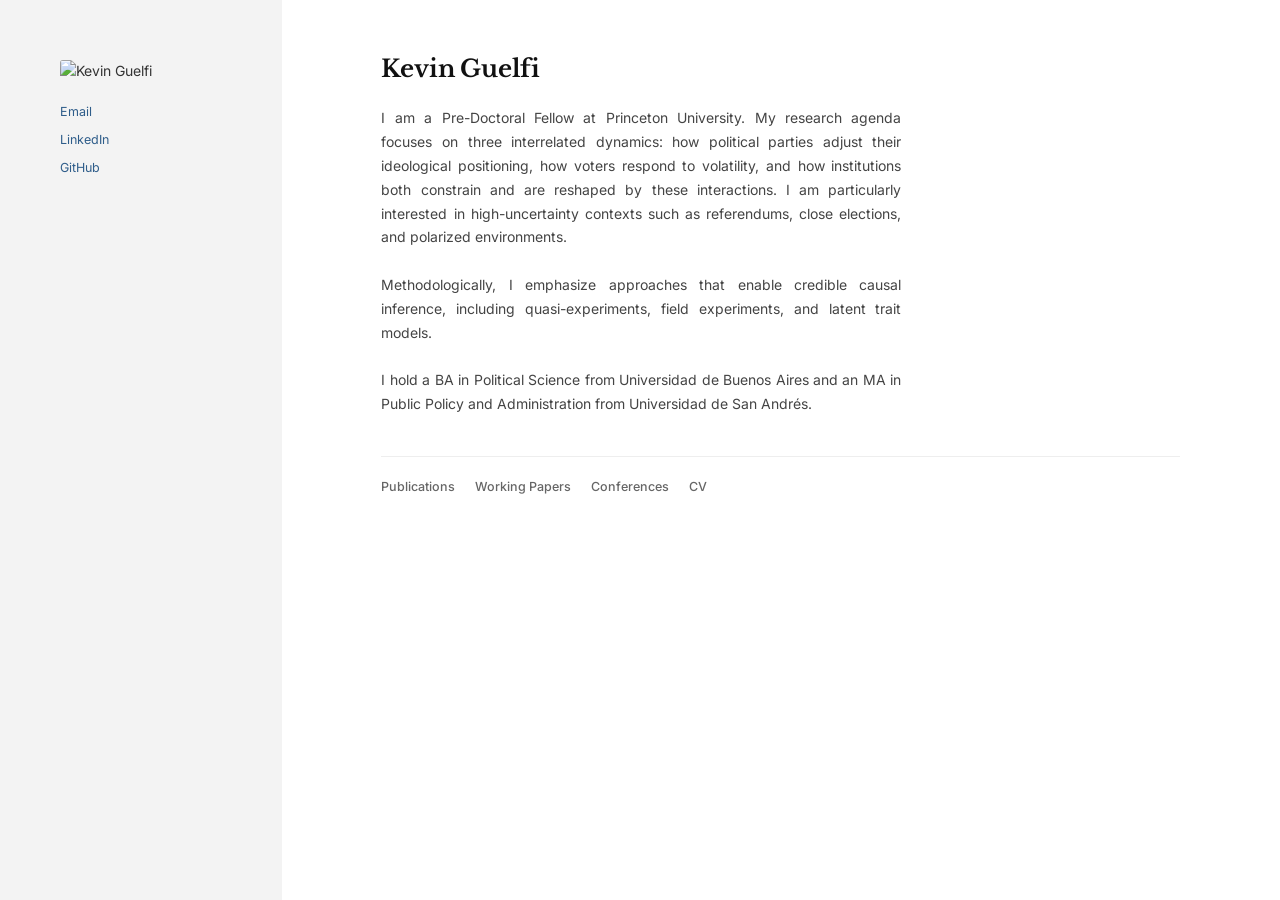
==== index.html @ 95744161 "Update index.html" ====
<!DOCTYPE html>
<html lang="en">
<head>
  <meta charset="UTF-8">
  <title>Kevin Guelfi</title>
  <meta name="viewport" content="width=device-width, initial-scale=1">
  <link rel="stylesheet" href="style.css">
</head>
<body>
  <div class="page">
    <aside class="left">
      <img src="photo.png" alt="Kevin Guelfi" class="profile-pic">
      <div class="links">
        <a href="mailto:kevguelfi@gmail.com">Email</a>
        <a href="https://www.linkedin.com/in/kevin-andrés-güelfi-a934a5211/" target="_blank">LinkedIn</a>
        <a href="https://github.com/kevinguelfi" target="_blank">GitHub</a>
      </div>
    </aside>

    <main class="right">
      <h1>Kevin Guelfi</h1>
     <p class="bio">
  I am a Pre-Doctoral Fellow at Princeton University. My research agenda focuses on 
  three interrelated dynamics: how political parties adjust their ideological positioning, 
  how voters respond to volatility, and how institutions both constrain and are reshaped 
  by these interactions. I am particularly interested in high-uncertainty contexts such 
  as referendums, close elections, and polarized environments. 
  <br><br>
  Methodologically, I emphasize approaches that enable credible causal inference, 
  including quasi-experiments, field experiments, and latent trait models.
  <br><br>
  I hold a BA in Political Science from Universidad de Buenos Aires and an MA in 
  Public Policy and Administration from Universidad de San Andrés.
</p>

      <nav class="navbar">
        <a href="publications.html">Publications</a>
        <a href="working-papers.html">Working Papers</a>
        <a href="conferences.html">Conferences</a>
        <a href="CV_Guelfi.pdf" target="_blank">CV</a>
      </nav>
    </main>
  </div>
</body>
</html>
---- style.css ----
@import url('https://fonts.googleapis.com/css2?family=Libre+Baskerville:wght@400;700&family=Inter:wght@300;400;500&display=swap');

:root {
  --accent: #2f5d8a;
  --left-bg: #f3f3f3;
}

/* RESET Y BASE */
body {
  margin: 0;
  font-family: 'Inter', sans-serif;
  color: #333;
  background: #ffffff;
  font-size: 14px; /* Tamaño base reducido */
  line-height: 1.6;
}

/* PAGE LAYOUT */
.page {
  display: grid;
  grid-template-columns: 22% 78%; /* Columna gris más fina */
  min-height: 100vh;
}

/* LEFT COLUMN */
.left {
  background: var(--left-bg);
  display: flex;
  flex-direction: column;
  align-items: flex-start;
  /* Ajustamos el padding para que la foto no quede pegada al borde */
  padding: 60px 40px 40px 60px; 
}

.profile-pic {
  width: 120px; /* Reduje un poco más la foto para que entre bien en la columna fina */
  border-radius: 3px;
  margin-bottom: 20px;
}

.links a {
  display: block;
  margin-bottom: 8px;
  font-size: 12.5px; /* Links más pequeños */
  color: var(--accent);
  text-decoration: none;
}

/* RIGHT COLUMN */
.right {
  padding: 50px 10% 60px 10%; /* Padding proporcional */
}

/* NOMBRE Y TÍTULOS */
.right h1 {
  font-family: 'Libre Baskerville', serif;
  font-size: 24px; /* Nombre más discreto */
  margin: 0 0 18px 0;
  color: #111;
  letter-spacing: -0.2px;
}

.right h3 {
  font-family: 'Libre Baskerville', serif;
  font-size: 18px; /* Títulos de secciones internas */
  margin: 30px 0 15px 0;
  color: #222;
}

/* BIO */
.bio {
  font-size: 14px;
  line-height: 1.7;
  max-width: 520px; /* Mantiene el bloque de texto compacto y prolijo */
  text-align: justify;
  margin-bottom: 40px;
  color: #444;
}

/* LISTAS DE CONTENIDO (Publications, etc.) */
.content-list {
  list-style: none;
  padding: 0;
}

.content-list li {
  font-size: 13.5px; /* Ligeramente más chico para listas */
  margin-bottom: 15px;
  text-align: justify;
  color: #555;
}

/* NAVBAR */
.navbar {
  display: flex;
  gap: 20px;
  font-size: 12.5px;
  border-top: 1px solid #eee;
  padding-top: 20px;
  margin-top: 40px;
}

.navbar a {
  text-decoration: none;
  color: #666;
  font-weight: 500;
}

.navbar a:hover {
  color: var(--accent);
}

/* RESPONSIVE */
@media (max-width: 768px) {
  .page { grid-template-columns: 100%; }
  .left { padding: 40px; align-items: center; }
  .right { padding: 40px 20px; }
}
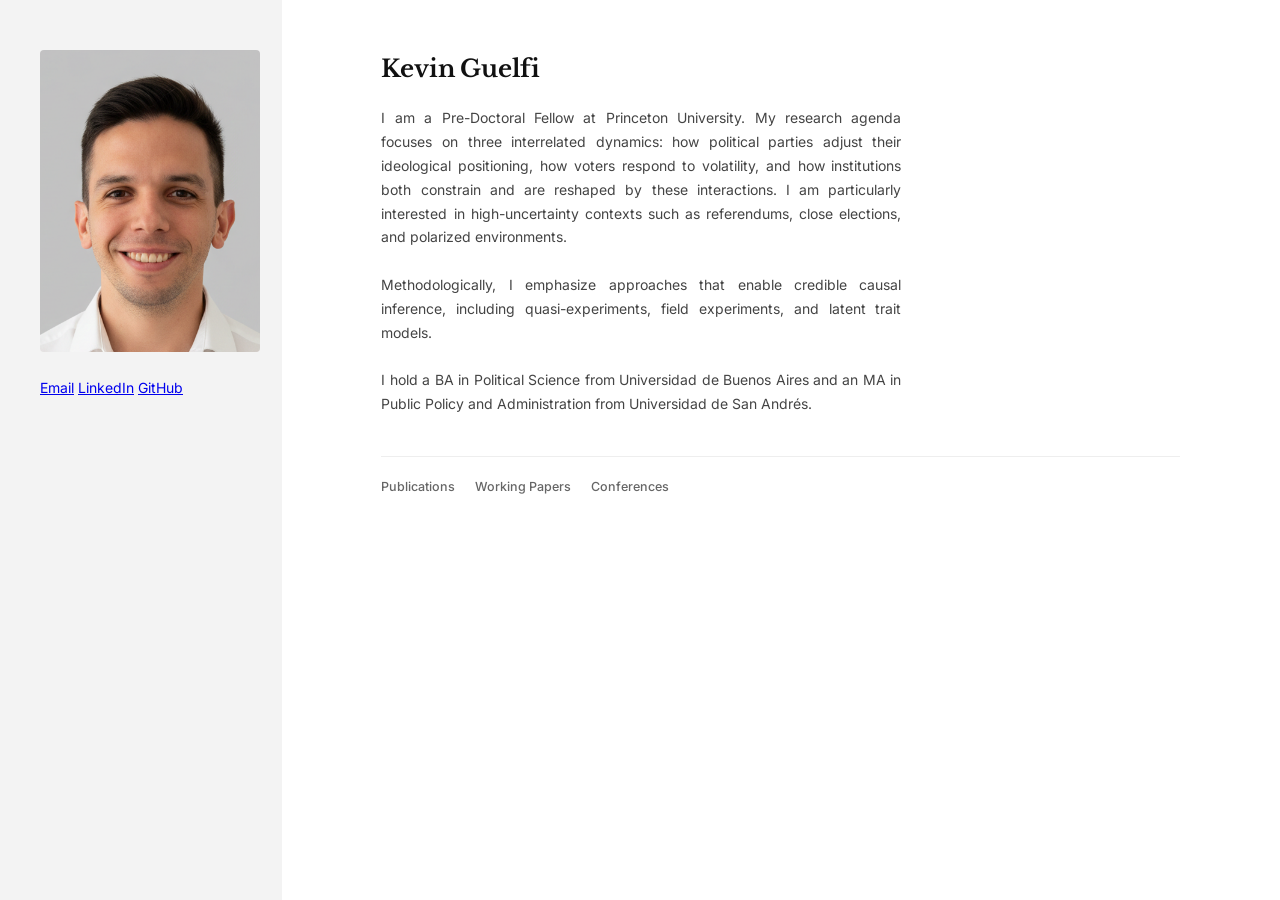
==== commit a999c923: "Update index.html" ====
--- a/index.html
+++ b/index.html
@@ -37,7 +37,6 @@
         <a href="publications.html">Publications</a>
         <a href="working-papers.html">Working Papers</a>
         <a href="conferences.html">Conferences</a>
-        <a href="CV_Guelfi.pdf" target="_blank">CV</a>
       </nav>
     </main>
   </div>
--- a/style.css
+++ b/style.css
@@ -33,17 +33,22 @@
 }
 
 .profile-pic {
-  width: 120px; /* Reduje un poco más la foto para que entre bien en la columna fina */
-  border-radius: 3px;
-  margin-bottom: 20px;
+  width: 220px;        /* El doble del tamaño anterior */
+  height: auto;        /* Mantiene la proporción */
+  border-radius: 4px;  /* Bordes ligeramente redondeados */
+  margin-bottom: 25px;
+  display: block;
+  image-rendering: -webkit-optimize-contrast; /* Para que no pierda calidad al ser más grande */
 }
 
-.links a {
-  display: block;
-  margin-bottom: 8px;
-  font-size: 12.5px; /* Links más pequeños */
-  color: var(--accent);
-  text-decoration: none;
+/* Ajuste opcional para la columna izquierda */
+.left {
+  background: var(--left-bg);
+  display: flex;
+  flex-direction: column;
+  align-items: flex-start;
+  padding: 50px 40px; /* Aumentamos un poco el padding lateral para que respire */
+  box-sizing: border-box;
 }
 
 /* RIGHT COLUMN */
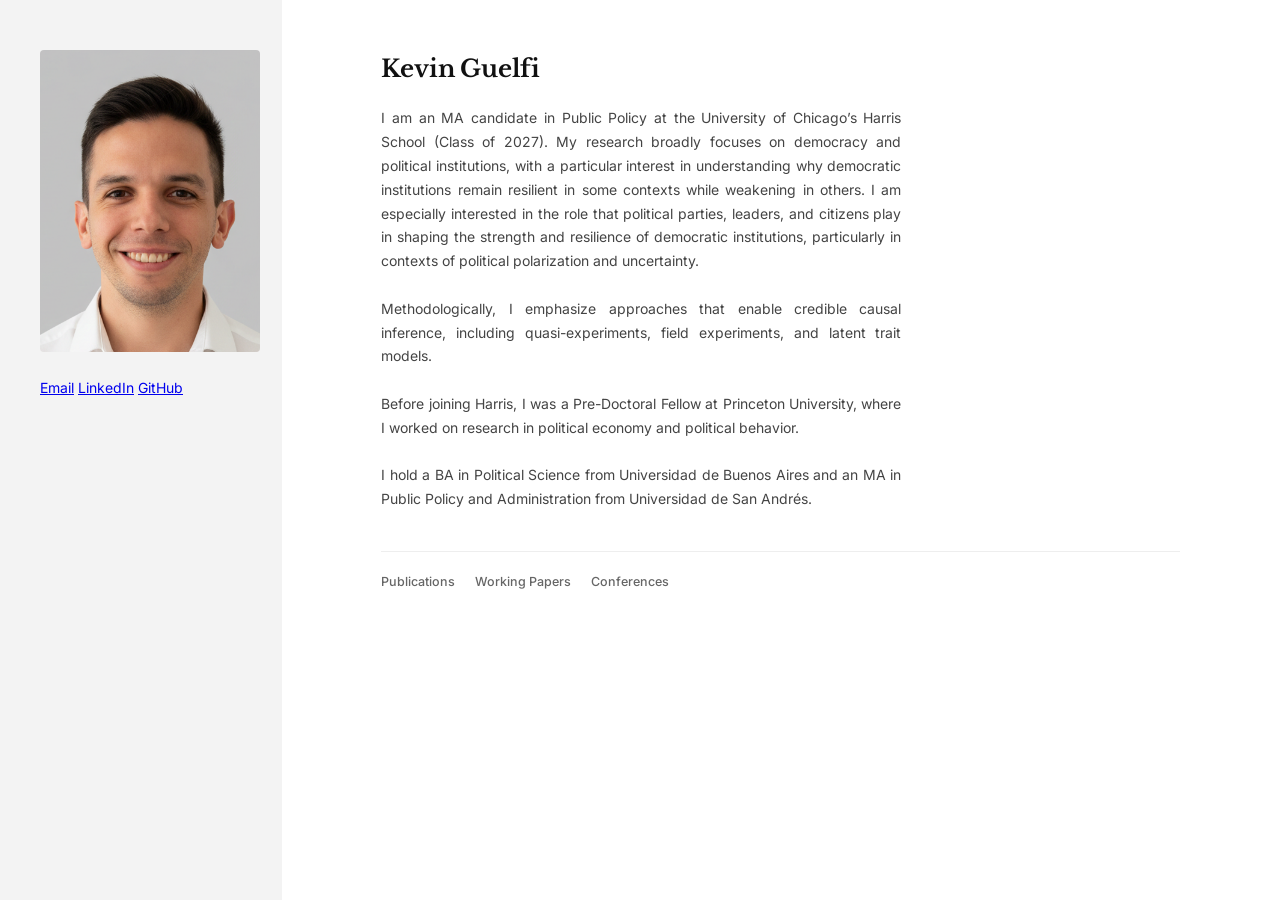
==== commit 8f1ed751: "Revise biography in index.html Updated biography to reflect current academic status and research foc" ====
--- a/index.html
+++ b/index.html
@@ -20,14 +20,18 @@
     <main class="right">
       <h1>Kevin Guelfi</h1>
      <p class="bio">
-  I am a Pre-Doctoral Fellow at Princeton University. My research agenda focuses on 
-  three interrelated dynamics: how political parties adjust their ideological positioning, 
-  how voters respond to volatility, and how institutions both constrain and are reshaped 
-  by these interactions. I am particularly interested in high-uncertainty contexts such 
-  as referendums, close elections, and polarized environments. 
+  I am an MA candidate in Public Policy at the University of Chicago’s Harris School (Class of 2027).
+  My research broadly focuses on democracy and political institutions, 
+  with a particular interest in understanding why democratic institutions remain resilient in some contexts 
+  while weakening in others. I am especially interested in the role that political parties, leaders, and 
+  citizens play in shaping the strength and resilience of democratic institutions, particularly in contexts 
+  of political polarization and uncertainty.
   <br><br>
   Methodologically, I emphasize approaches that enable credible causal inference, 
   including quasi-experiments, field experiments, and latent trait models.
+  <br><br>
+  Before joining Harris, I was a Pre-Doctoral Fellow at Princeton University, where I worked 
+  on research in political economy and political behavior.
   <br><br>
   I hold a BA in Political Science from Universidad de Buenos Aires and an MA in 
   Public Policy and Administration from Universidad de San Andrés.
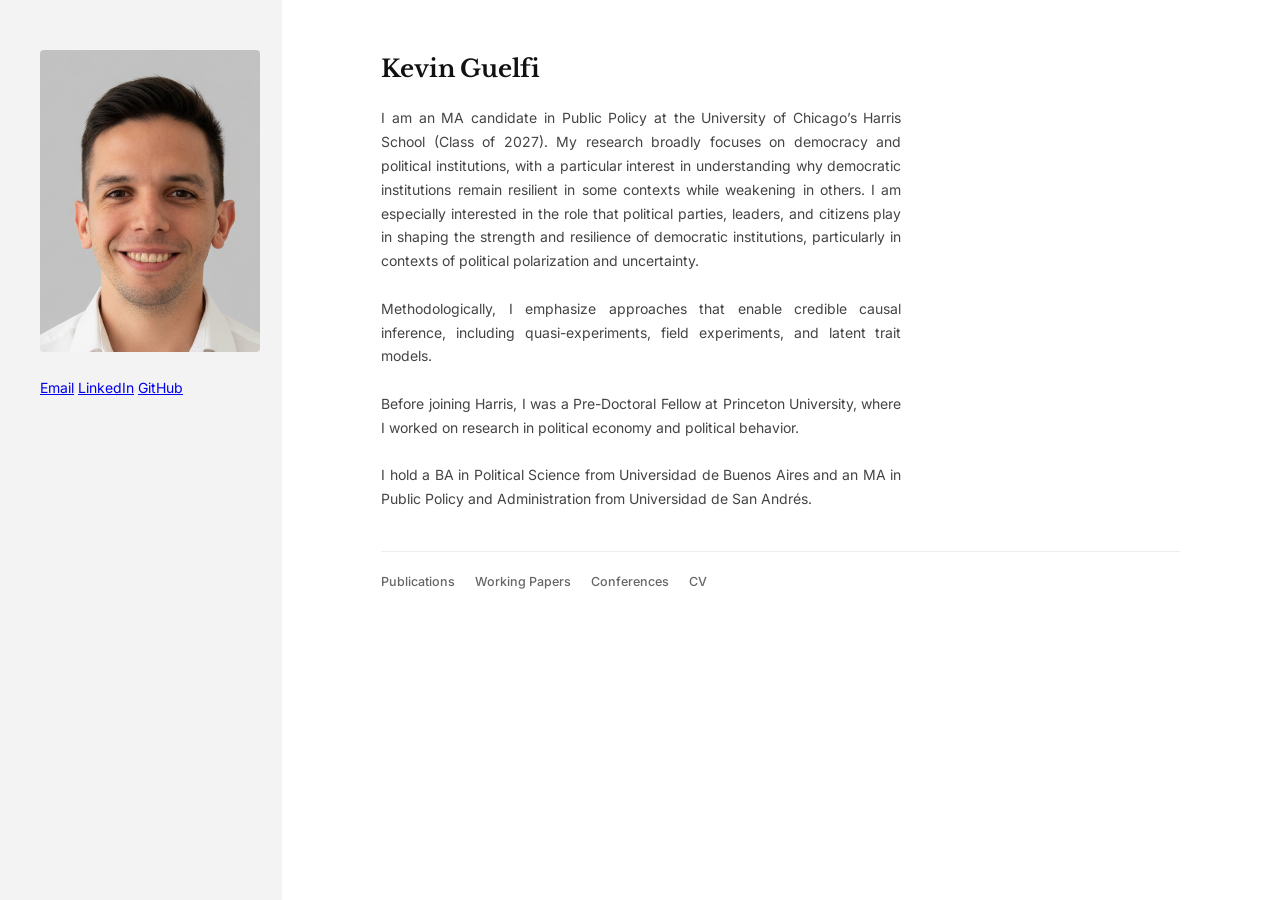
==== commit 7319a8a3: "Update index.html" ====
--- a/index.html
+++ b/index.html
@@ -12,7 +12,7 @@
       <img src="photo.png" alt="Kevin Guelfi" class="profile-pic">
       <div class="links">
         <a href="mailto:kevguelfi@gmail.com">Email</a>
-        <a href="https://www.linkedin.com/in/kevin-andrés-güelfi-a934a5211/" target="_blank">LinkedIn</a>
+        <a href="https://www.linkedin.com/in/kevin-andres-guelfi/" target="_blank">LinkedIn</a>
         <a href="https://github.com/kevinguelfi" target="_blank">GitHub</a>
       </div>
     </aside>
@@ -41,6 +41,7 @@
         <a href="publications.html">Publications</a>
         <a href="working-papers.html">Working Papers</a>
         <a href="conferences.html">Conferences</a>
+        <a href="CV_Guelfi.pdf" target="_blank">CV</a>
       </nav>
     </main>
   </div>
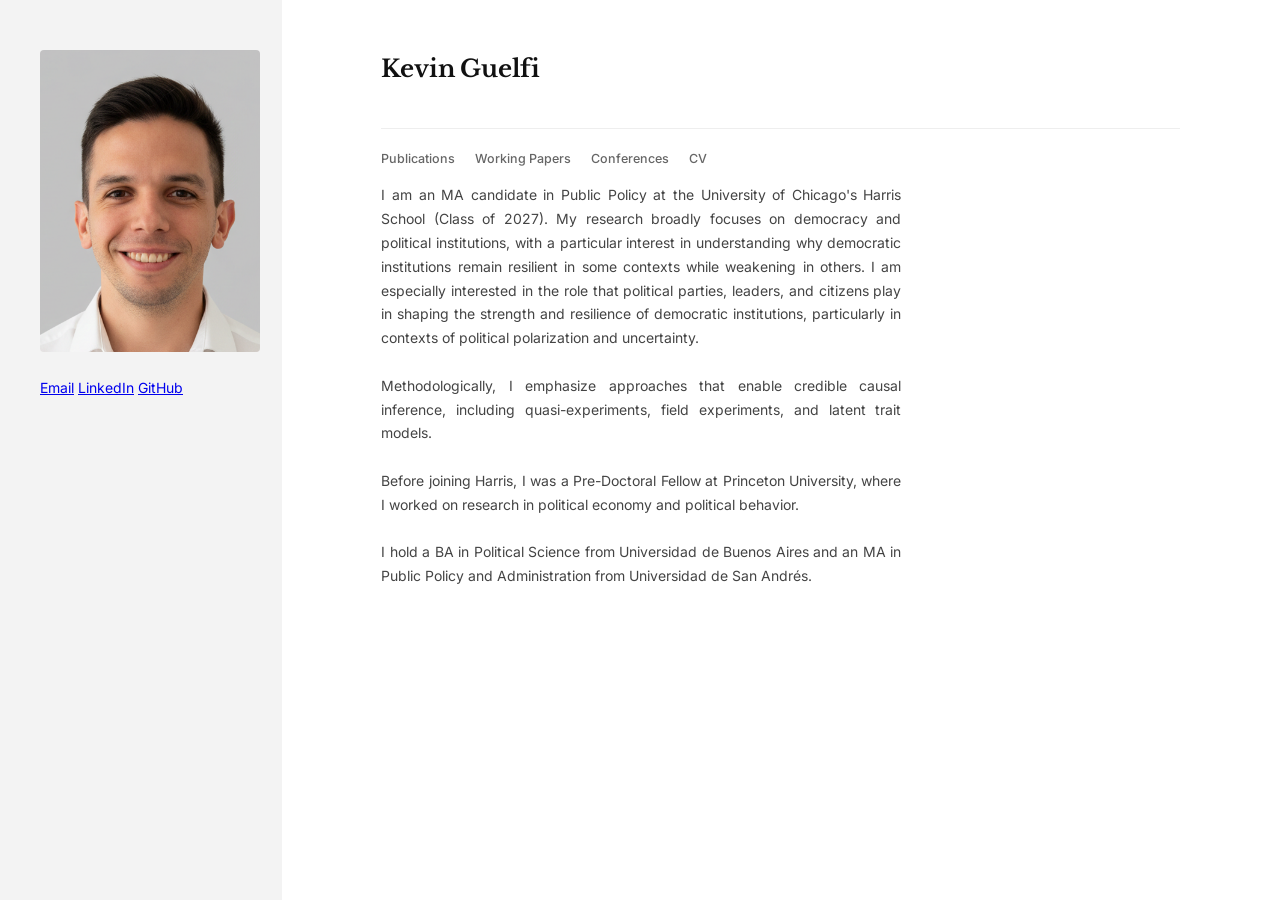
==== commit 50b28f9b: "Update bio and add navigation links in index.html Reorganized the bio section and added a navigation" ====
--- a/index.html
+++ b/index.html
@@ -19,8 +19,16 @@
 
     <main class="right">
       <h1>Kevin Guelfi</h1>
-     <p class="bio">
-  I am an MA candidate in Public Policy at the University of Chicago’s Harris School (Class of 2027).
+
+      <nav class="navbar">
+        <a href="publications.html">Publications</a>
+        <a href="working-papers.html">Working Papers</a>
+        <a href="conferences.html">Conferences</a>
+        <a href="CV_Guelfi.pdf" target="_blank">CV</a>
+      </nav>
+
+      <p class="bio">
+  I am an MA candidate in Public Policy at the University of Chicago's Harris School (Class of 2027).
   My research broadly focuses on democracy and political institutions, 
   with a particular interest in understanding why democratic institutions remain resilient in some contexts 
   while weakening in others. I am especially interested in the role that political parties, leaders, and 
@@ -36,13 +44,6 @@
   I hold a BA in Political Science from Universidad de Buenos Aires and an MA in 
   Public Policy and Administration from Universidad de San Andrés.
 </p>
-
-      <nav class="navbar">
-        <a href="publications.html">Publications</a>
-        <a href="working-papers.html">Working Papers</a>
-        <a href="conferences.html">Conferences</a>
-        <a href="CV_Guelfi.pdf" target="_blank">CV</a>
-      </nav>
     </main>
   </div>
 </body>
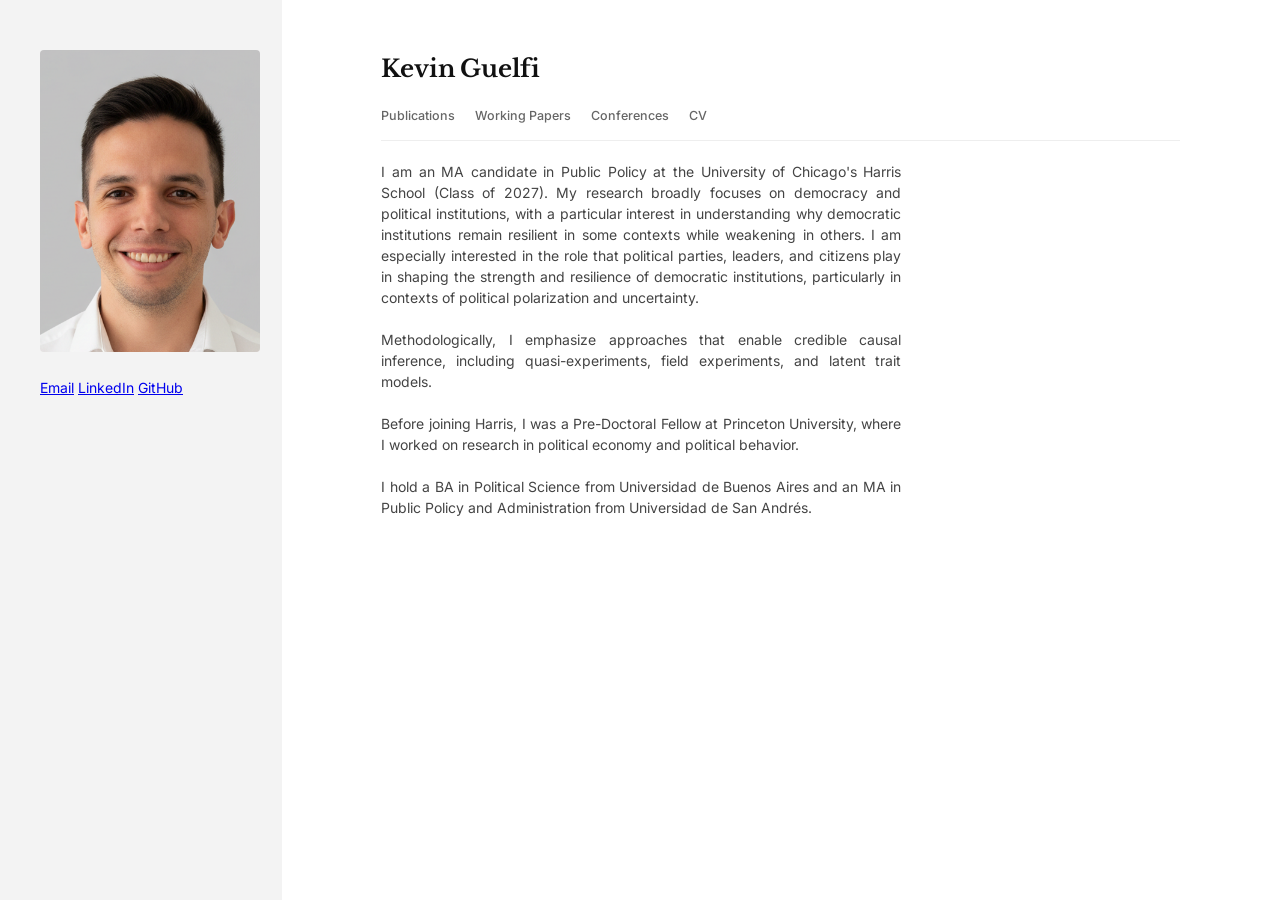
==== commit 1d1781b4: "Update email link in index.html" ====
--- a/index.html
+++ b/index.html
@@ -11,7 +11,7 @@
     <aside class="left">
       <img src="photo.png" alt="Kevin Guelfi" class="profile-pic">
       <div class="links">
-        <a href="mailto:kevguelfi@gmail.com">Email</a>
+        <a href="mailto:kguelfi@uchicago.edu">Email</a>
         <a href="https://www.linkedin.com/in/kevin-andres-guelfi/" target="_blank">LinkedIn</a>
         <a href="https://github.com/kevinguelfi" target="_blank">GitHub</a>
       </div>
--- a/style.css
+++ b/style.css
@@ -75,10 +75,10 @@
 /* BIO */
 .bio {
   font-size: 14px;
-  line-height: 1.7;
-  max-width: 520px; /* Mantiene el bloque de texto compacto y prolijo */
+  line-height: 1.5;
+  max-width: 520px;
   text-align: justify;
-  margin-bottom: 40px;
+  margin-bottom: 20px;
   color: #444;
 }
 
@@ -100,9 +100,10 @@
   display: flex;
   gap: 20px;
   font-size: 12.5px;
-  border-top: 1px solid #eee;
-  padding-top: 20px;
-  margin-top: 40px;
+  border-bottom: 1px solid #eee;
+  padding-bottom: 14px;
+  margin-top: 6px;
+  margin-bottom: 20px;
 }
 
 .navbar a {
@@ -121,3 +122,22 @@
   .left { padding: 40px; align-items: center; }
   .right { padding: 40px 20px; }
 }
+
+.back-home {
+  position: fixed;
+  top: 24px;
+  right: 40px;
+  font-size: 12px;
+  color: #666;
+  text-decoration: none;
+  font-weight: 500;
+  z-index: 100;
+}
+
+.back-home:hover {
+  color: var(--accent);
+}
+
+.back-home:visited {
+  color: #666;
+}
